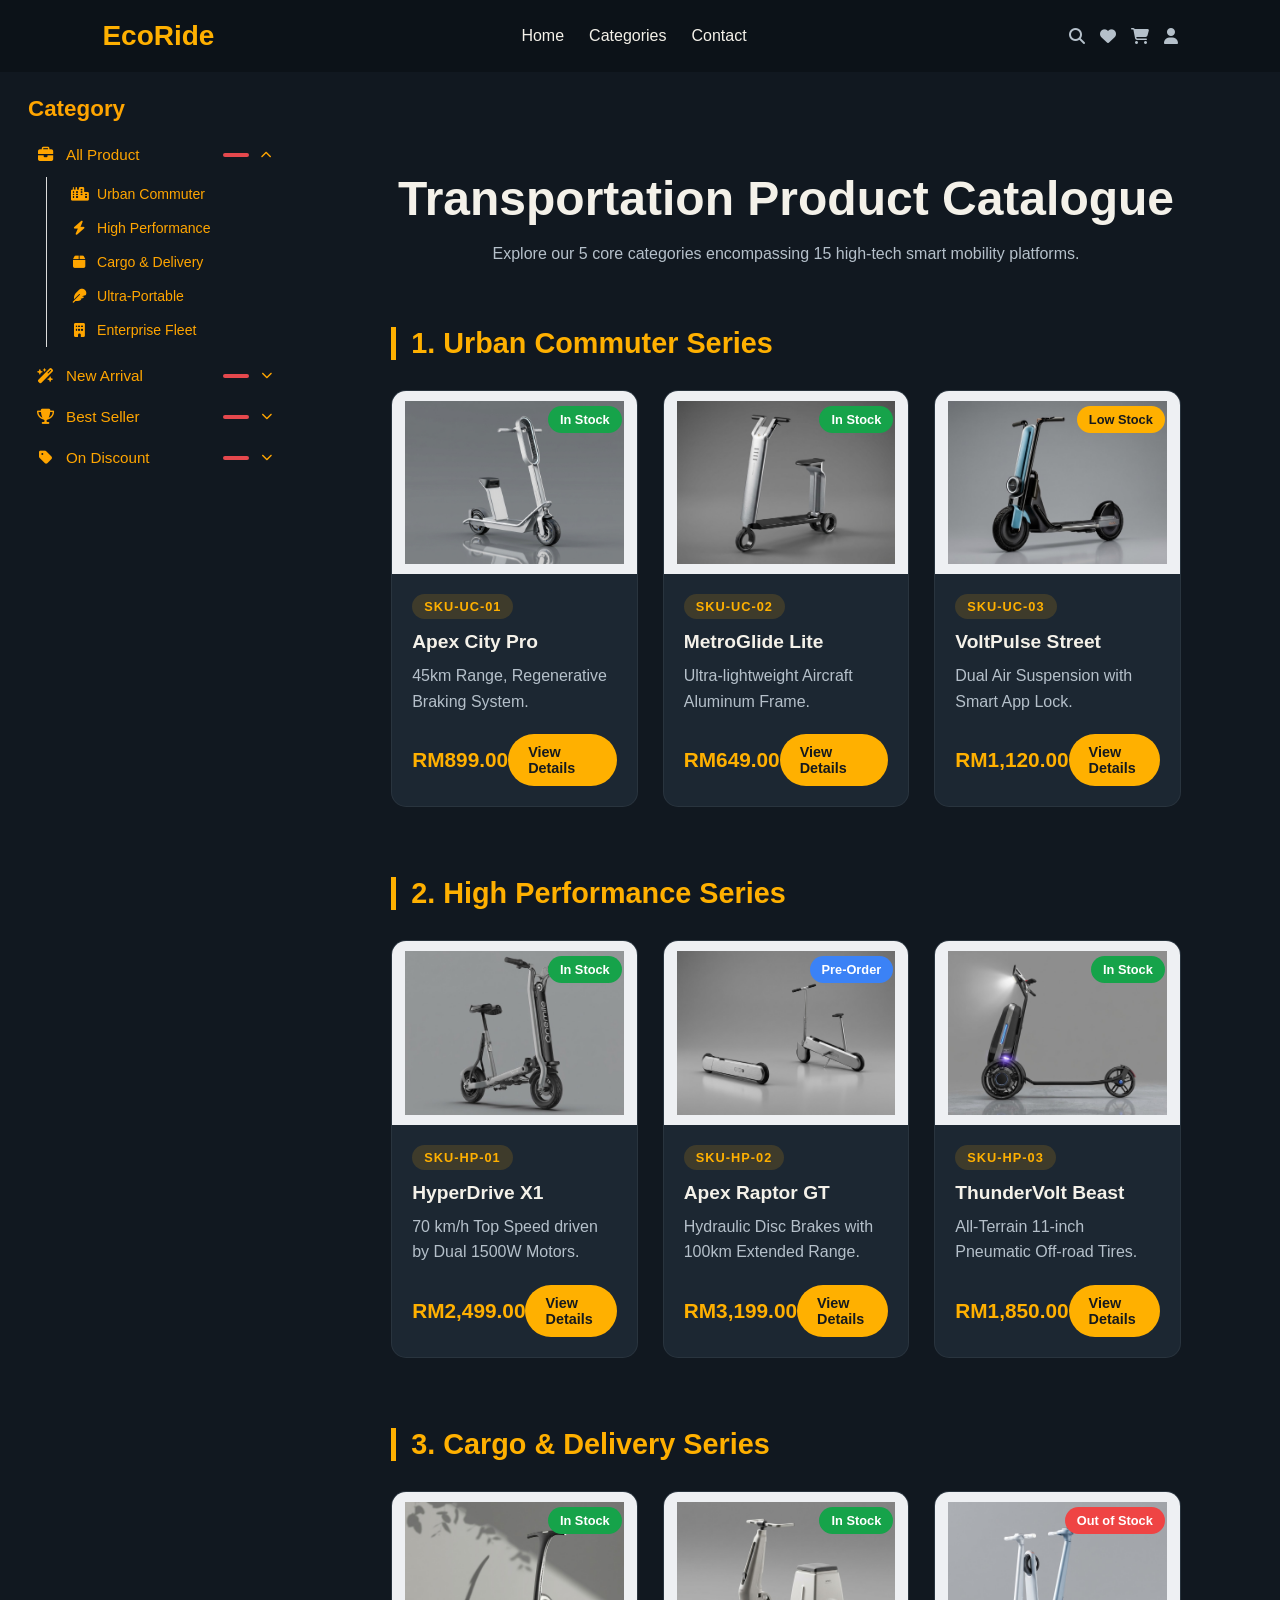
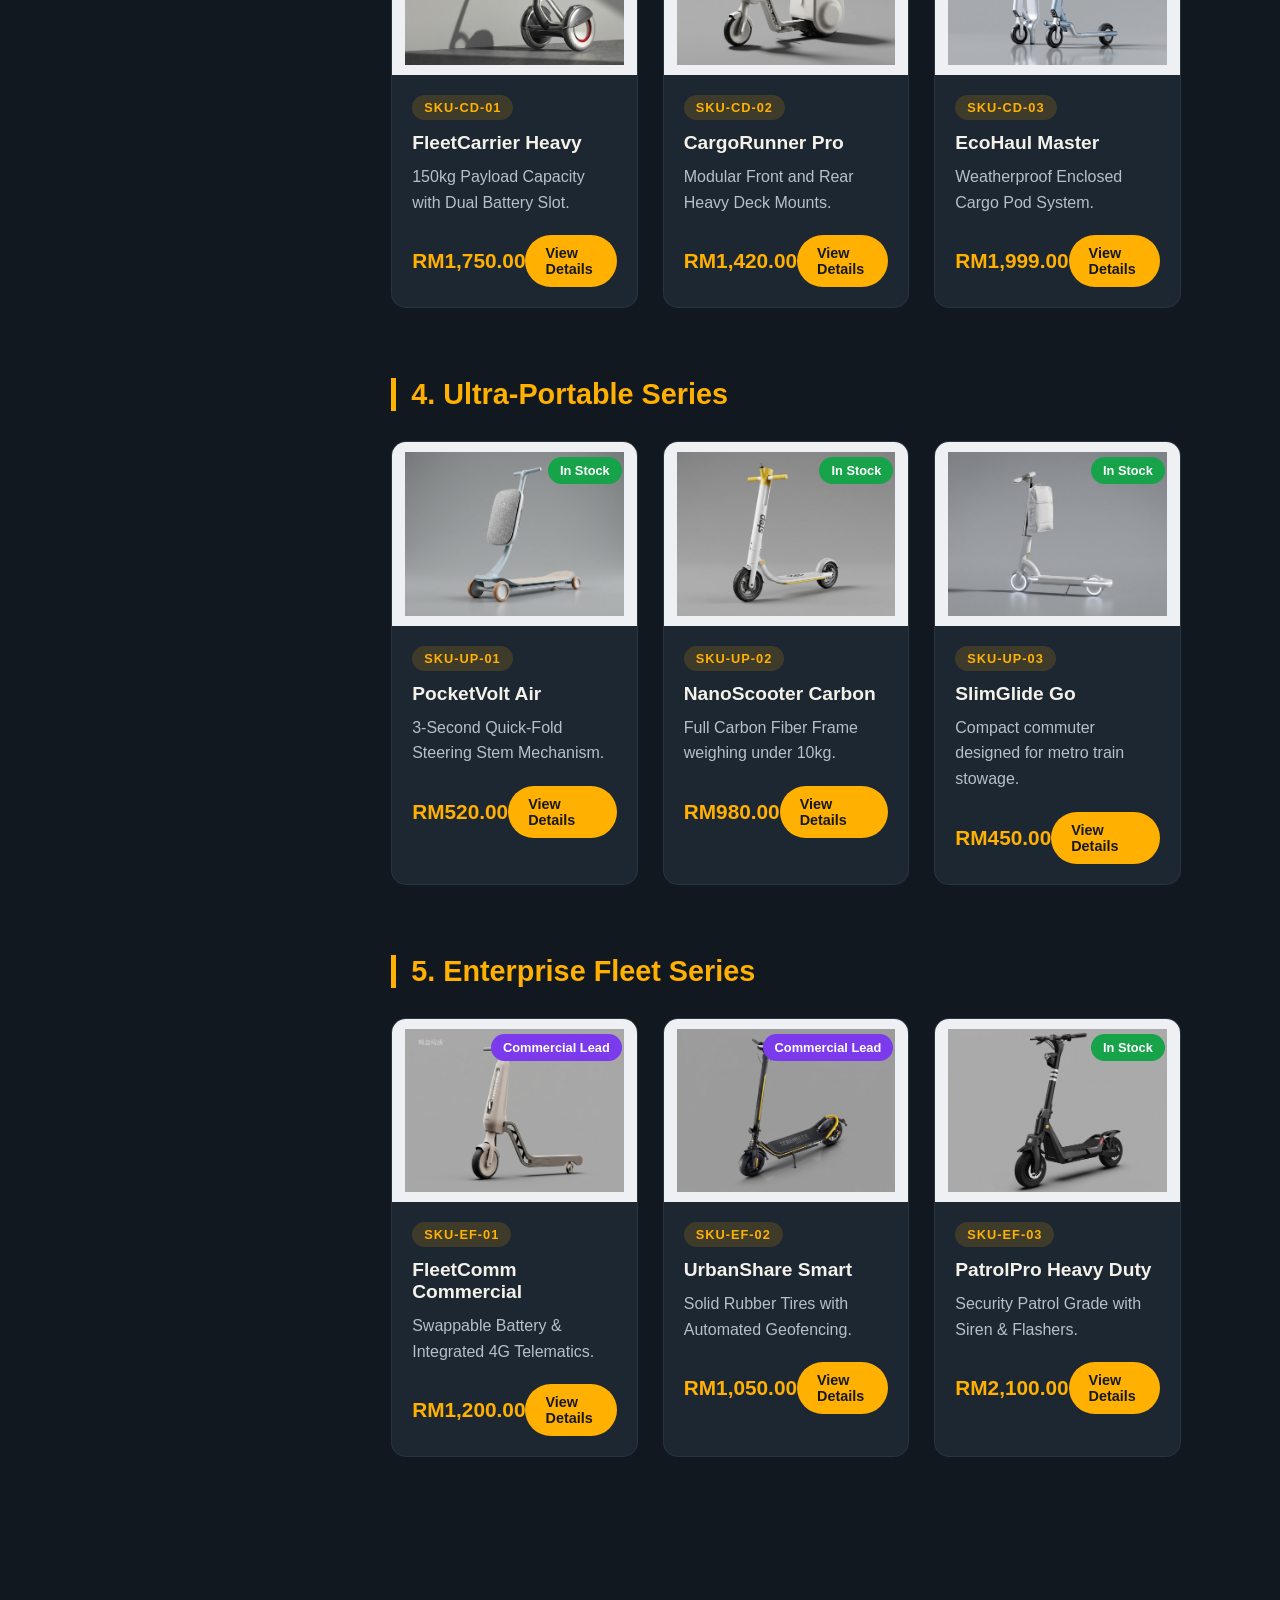
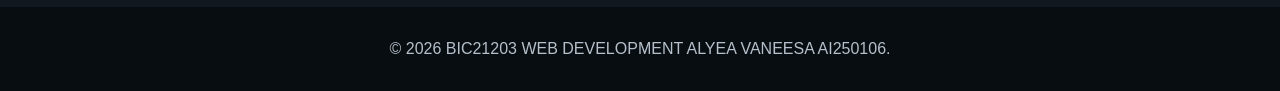
==== categories.html @ 3cf14447 "Add files via upload" ====
<!DOCTYPE html>
<html lang="en">
<head>
    <meta charset="UTF-8">
    <meta name="viewport" content="width=device-width, initial-scale=1.0">
    <title>EcoRide - Electric Scooters Catalog</title>
    <link rel="stylesheet" href="categories.css">
    <link rel="stylesheet" href="sidebar.css">
    <link rel="stylesheet" href="https://cdnjs.cloudflare.com/ajax/libs/font-awesome/6.5.1/css/all.min.css">
</head>
<body>
    <!-- Header -->
    <header>
        <div class="logo">EcoRide</div>

        <nav id="main-nav" aria-label="Main navigation">
            <ul>
                <li><a href="index.html">Home</a></li>
                <li><a href="categories.html">Categories</a></li>
                <li><a href="contact.html">Contact</a></li>
            </ul>
        </nav>

        <div class="icons">
            <i class="fas fa-search"></i>
            <i class="fas fa-heart"></i>
            <i class="fas fa-shopping-cart"></i>
            <i class="fas fa-user"></i>
        </div>

        <button class="menu-toggle" type="button" aria-label="Toggle navigation menu" aria-expanded="false" aria-controls="main-nav">
            <span class="menu-icon" aria-hidden="true">&#9776;</span>
        </button>
    </header>

    <div class="catalog-layout">
        <aside class="category-sidebar" aria-label="Product category filter">
            <h2 class="sidebar-title">Category</h2>
            <div class="cat-menu">
                <div class="cat-group open">
                    <button type="button" class="cat-toggle" data-group="all" aria-expanded="true" aria-controls="sub-all">
                        <i class="fas fa-briefcase cat-icon" aria-hidden="true"></i>
                        <span class="cat-label">All Product</span>
                        <span class="cat-badge" aria-hidden="true"></span>
                        <i class="fas fa-chevron-down cat-chevron" aria-hidden="true"></i>
                    </button>
                    <ul class="cat-sub" id="sub-all">
                        <li><button type="button" class="cat-link" data-group="all" data-series="urban-commuter"><i class="fas fa-city" aria-hidden="true"></i><span>Urban Commuter</span><span class="cat-count" aria-hidden="true"></span></button></li>
                        <li><button type="button" class="cat-link" data-group="all" data-series="high-performance"><i class="fas fa-bolt" aria-hidden="true"></i><span>High Performance</span><span class="cat-count" aria-hidden="true"></span></button></li>
                        <li><button type="button" class="cat-link" data-group="all" data-series="cargo-delivery"><i class="fas fa-box" aria-hidden="true"></i><span>Cargo &amp; Delivery</span><span class="cat-count" aria-hidden="true"></span></button></li>
                        <li><button type="button" class="cat-link" data-group="all" data-series="ultra-portable"><i class="fas fa-feather" aria-hidden="true"></i><span>Ultra-Portable</span><span class="cat-count" aria-hidden="true"></span></button></li>
                        <li><button type="button" class="cat-link" data-group="all" data-series="enterprise-fleet"><i class="fas fa-building" aria-hidden="true"></i><span>Enterprise Fleet</span><span class="cat-count" aria-hidden="true"></span></button></li>
                    </ul>
                </div>
                <div class="cat-group">
                    <button type="button" class="cat-toggle" data-group="new" aria-expanded="false" aria-controls="sub-new">
                        <i class="fas fa-wand-magic-sparkles cat-icon" aria-hidden="true"></i>
                        <span class="cat-label">New Arrival</span>
                        <span class="cat-badge" aria-hidden="true"></span>
                        <i class="fas fa-chevron-down cat-chevron" aria-hidden="true"></i>
                    </button>
                    <ul class="cat-sub" id="sub-new">
                        <li><button type="button" class="cat-link" data-group="new" data-series="urban-commuter"><i class="fas fa-city" aria-hidden="true"></i><span>Urban Commuter</span><span class="cat-count" aria-hidden="true"></span></button></li>
                        <li><button type="button" class="cat-link" data-group="new" data-series="high-performance"><i class="fas fa-bolt" aria-hidden="true"></i><span>High Performance</span><span class="cat-count" aria-hidden="true"></span></button></li>
                        <li><button type="button" class="cat-link" data-group="new" data-series="cargo-delivery"><i class="fas fa-box" aria-hidden="true"></i><span>Cargo &amp; Delivery</span><span class="cat-count" aria-hidden="true"></span></button></li>
                        <li><button type="button" class="cat-link" data-group="new" data-series="ultra-portable"><i class="fas fa-feather" aria-hidden="true"></i><span>Ultra-Portable</span><span class="cat-count" aria-hidden="true"></span></button></li>
                        <li><button type="button" class="cat-link" data-group="new" data-series="enterprise-fleet"><i class="fas fa-building" aria-hidden="true"></i><span>Enterprise Fleet</span><span class="cat-count" aria-hidden="true"></span></button></li>
                    </ul>
                </div>
                <div class="cat-group">
                    <button type="button" class="cat-toggle" data-group="bestseller" aria-expanded="false" aria-controls="sub-bestseller">
                        <i class="fas fa-trophy cat-icon" aria-hidden="true"></i>
                        <span class="cat-label">Best Seller</span>
                        <span class="cat-badge" aria-hidden="true"></span>
                        <i class="fas fa-chevron-down cat-chevron" aria-hidden="true"></i>
                    </button>
                    <ul class="cat-sub" id="sub-bestseller">
                        <li><button type="button" class="cat-link" data-group="bestseller" data-series="urban-commuter"><i class="fas fa-city" aria-hidden="true"></i><span>Urban Commuter</span><span class="cat-count" aria-hidden="true"></span></button></li>
                        <li><button type="button" class="cat-link" data-group="bestseller" data-series="high-performance"><i class="fas fa-bolt" aria-hidden="true"></i><span>High Performance</span><span class="cat-count" aria-hidden="true"></span></button></li>
                        <li><button type="button" class="cat-link" data-group="bestseller" data-series="cargo-delivery"><i class="fas fa-box" aria-hidden="true"></i><span>Cargo &amp; Delivery</span><span class="cat-count" aria-hidden="true"></span></button></li>
                        <li><button type="button" class="cat-link" data-group="bestseller" data-series="ultra-portable"><i class="fas fa-feather" aria-hidden="true"></i><span>Ultra-Portable</span><span class="cat-count" aria-hidden="true"></span></button></li>
                        <li><button type="button" class="cat-link" data-group="bestseller" data-series="enterprise-fleet"><i class="fas fa-building" aria-hidden="true"></i><span>Enterprise Fleet</span><span class="cat-count" aria-hidden="true"></span></button></li>
                    </ul>
                </div>
                <div class="cat-group">
                    <button type="button" class="cat-toggle" data-group="discount" aria-expanded="false" aria-controls="sub-discount">
                        <i class="fas fa-tag cat-icon" aria-hidden="true"></i>
                        <span class="cat-label">On Discount</span>
                        <span class="cat-badge" aria-hidden="true"></span>
                        <i class="fas fa-chevron-down cat-chevron" aria-hidden="true"></i>
                    </button>
                    <ul class="cat-sub" id="sub-discount">
                        <li><button type="button" class="cat-link" data-group="discount" data-series="urban-commuter"><i class="fas fa-city" aria-hidden="true"></i><span>Urban Commuter</span><span class="cat-count" aria-hidden="true"></span></button></li>
                        <li><button type="button" class="cat-link" data-group="discount" data-series="high-performance"><i class="fas fa-bolt" aria-hidden="true"></i><span>High Performance</span><span class="cat-count" aria-hidden="true"></span></button></li>
                        <li><button type="button" class="cat-link" data-group="discount" data-series="cargo-delivery"><i class="fas fa-box" aria-hidden="true"></i><span>Cargo &amp; Delivery</span><span class="cat-count" aria-hidden="true"></span></button></li>
                        <li><button type="button" class="cat-link" data-group="discount" data-series="ultra-portable"><i class="fas fa-feather" aria-hidden="true"></i><span>Ultra-Portable</span><span class="cat-count" aria-hidden="true"></span></button></li>
                        <li><button type="button" class="cat-link" data-group="discount" data-series="enterprise-fleet"><i class="fas fa-building" aria-hidden="true"></i><span>Enterprise Fleet</span><span class="cat-count" aria-hidden="true"></span></button></li>
                    </ul>
                </div>
            </div>
        </aside>

        <main class="container page-padding catalog-main">
        <div class="category-page-header">
            <h1>Transportation Product Catalogue</h1>
            <p>Explore our 5 core categories encompassing 15 high-tech smart mobility platforms.</p>
        </div>
        <p class="result-count" id="result-count" aria-live="polite"></p>

        <!-- Category 1 -->
        <section id="urban-commuter" class="category-block">
            <h2 class="category-heading">1. Urban Commuter Series</h2>
            <div class="product-grid">
                <article class="product-card" data-status="in-stock" data-tags="bestseller">
                    <span class="stock-badge in-stock">In Stock</span>
                    <img src="scooter1.jpeg" alt="Apex City Pro" class="product-thumb">
                    <div class="card-body">
                        <span class="sku-tag">SKU-UC-01</span>
                        <h3 class="product-title"><a href="details.html?sku=SKU-UC-01">Apex City Pro</a></h3>
                        <p class="product-desc">45km Range, Regenerative Braking System.</p>
                        <div class="card-footer">
                            <span class="price">RM899.00</span>
                            <a class="btn-sm">View Details</a>
                        </div>
                    </div>
                </article>

                <article class="product-card" data-status="in-stock" data-tags="discount">
                    <span class="stock-badge in-stock">In Stock</span>
                    <img src="scooter2.jpeg" alt="MetroGlide Lite" class="product-thumb">
                    <div class="card-body">
                        <span class="sku-tag">SKU-UC-02</span>
                        <h3 class="product-title"><a href="details.html?sku=SKU-UC-02">MetroGlide Lite</a></h3>
                        <p class="product-desc">Ultra-lightweight Aircraft Aluminum Frame.</p>
                        <div class="card-footer">
                            <span class="price">RM649.00</span>
                            <a class="btn-sm">View Details</a>
                        </div>
                    </div>
                </article>

                <article class="product-card" data-status="low-stock" data-tags="new">
                    <span class="stock-badge low-stock">Low Stock</span>
                    <img src="scooter3.jpeg" alt="VoltPulse Street" class="product-thumb">
                    <div class="card-body">
                        <span class="sku-tag">SKU-UC-03</span>
                        <h3 class="product-title"><a href="details.html?sku=SKU-UC-03">VoltPulse Street</a></h3>
                        <p class="product-desc">Dual Air Suspension with Smart App Lock.</p>
                        <div class="card-footer">
                            <span class="price">RM1,120.00</span>
                            <a class="btn-sm">View Details</a>
                        </div>
                    </div>
                </article>
            </div>
        </section>

        <!-- Category 2 -->
        <section id="high-performance" class="category-block">
            <h2 class="category-heading">2. High Performance Series</h2>
            <div class="product-grid">
                <article class="product-card" data-status="in-stock" data-tags="bestseller">
                    <span class="stock-badge in-stock">In Stock</span>
                    <img src="scooter4.jpeg" alt="HyperDrive X1" class="product-thumb">
                    <div class="card-body">
                        <span class="sku-tag">SKU-HP-01</span>
                        <h3 class="product-title"><a href="details.html?sku=SKU-HP-01">HyperDrive X1</a></h3>
                        <p class="product-desc">70 km/h Top Speed driven by Dual 1500W Motors.</p>
                        <div class="card-footer">
                            <span class="price">RM2,499.00</span>
                            <a class="btn-sm">View Details</a>
                        </div>
                    </div>
                </article>

                <article class="product-card" data-status="pre-order" data-tags="new">
                    <span class="stock-badge pre-order">Pre-Order</span>
                    <img src="scooter5.jpeg" alt="Apex Raptor GT" class="product-thumb">
                    <div class="card-body">
                        <span class="sku-tag">SKU-HP-02</span>
                        <h3 class="product-title"><a href="details.html?sku=SKU-HP-02">Apex Raptor GT</a></h3>
                        <p class="product-desc">Hydraulic Disc Brakes with 100km Extended Range.</p>
                        <div class="card-footer">
                            <span class="price">RM3,199.00</span>
                            <a class="btn-sm">View Details</a>
                        </div>
                    </div>
                </article>

                <article class="product-card" data-status="in-stock" data-tags="discount">
                    <span class="stock-badge in-stock">In Stock</span>
                    <img src="scooter6.jpeg" alt="ThunderVolt Beast" class="product-thumb">
                    <div class="card-body">
                        <span class="sku-tag">SKU-HP-03</span>
                        <h3 class="product-title"><a href="details.html?sku=SKU-HP-03">ThunderVolt Beast</a></h3>
                        <p class="product-desc">All-Terrain 11-inch Pneumatic Off-road Tires.</p>
                        <div class="card-footer">
                            <span class="price">RM1,850.00</span>
                            <a class="btn-sm">View Details</a>
                        </div>
                    </div>
                </article>
            </div>
        </section>

        <!-- Category 3 -->
        <section id="cargo-delivery" class="category-block">
            <h2 class="category-heading">3. Cargo & Delivery Series</h2>
            <div class="product-grid">
                <article class="product-card" data-status="in-stock" data-tags="bestseller">
                    <span class="stock-badge in-stock">In Stock</span>
                    <img src="scooter7.jpeg" alt="FleetCarrier Heavy" class="product-thumb">
                    <div class="card-body">
                        <span class="sku-tag">SKU-CD-01</span>
                        <h3 class="product-title"><a href="details.html?sku=SKU-CD-01">FleetCarrier Heavy</a></h3>
                        <p class="product-desc">150kg Payload Capacity with Dual Battery Slot.</p>
                        <div class="card-footer">
                            <span class="price">RM1,750.00</span>
                            <a class="btn-sm">View Details</a>
                        </div>
                    </div>
                </article>

                <article class="product-card" data-status="in-stock" data-tags="new">
                    <span class="stock-badge in-stock">In Stock</span>
                    <img src="scooter8.jpeg" alt="CargoRunner Pro" class="product-thumb">
                    <div class="card-body">
                        <span class="sku-tag">SKU-CD-02</span>
                        <h3 class="product-title"><a href="details.html?sku=SKU-CD-02">CargoRunner Pro</a></h3>
                        <p class="product-desc">Modular Front and Rear Heavy Deck Mounts.</p>
                        <div class="card-footer">
                            <span class="price">RM1,420.00</span>
                            <a class="btn-sm">View Details</a>
                        </div>
                    </div>
                </article>

                <article class="product-card" data-status="out-of-stock" data-tags="discount">
                    <span class="stock-badge out-of-stock">Out of Stock</span>
                    <img src="scooter9.jpeg" alt="EcoHaul Master" class="product-thumb">
                    <div class="card-body">
                        <span class="sku-tag">SKU-CD-03</span>
                        <h3 class="product-title"><a href="details.html?sku=SKU-CD-03">EcoHaul Master</a></h3>
                        <p class="product-desc">Weatherproof Enclosed Cargo Pod System.</p>
                        <div class="card-footer">
                            <span class="price">RM1,999.00</span>
                            <a class="btn-sm">View Details</a>
                        </div>
                    </div>
                </article>
            </div>
        </section>

        <!-- Category 4 -->
        <section id="ultra-portable" class="category-block">
            <h2 class="category-heading">4. Ultra-Portable Series</h2>
            <div class="product-grid">
                <article class="product-card" data-status="in-stock" data-tags="discount">
                    <span class="stock-badge in-stock">In Stock</span>
                    <img src="scooter10.jpeg" alt="PocketVolt Air" class="product-thumb">
                    <div class="card-body">
                        <span class="sku-tag">SKU-UP-01</span>
                        <h3 class="product-title"><a href="details.html?sku=SKU-UP-01">PocketVolt Air</a></h3>
                        <p class="product-desc">3-Second Quick-Fold Steering Stem Mechanism.</p>
                        <div class="card-footer">
                            <span class="price">RM520.00</span>
                            <a class="btn-sm">View Details</a>
                        </div>
                    </div>
                </article>

                <article class="product-card" data-status="in-stock" data-tags="new">
                    <span class="stock-badge in-stock">In Stock</span>
                    <img src="scooter11.jpeg" alt="NanoScooter Carbon" class="product-thumb">
                    <div class="card-body">
                        <span class="sku-tag">SKU-UP-02</span>
                        <h3 class="product-title"><a href="details.html?sku=SKU-UP-02">NanoScooter Carbon</a></h3>
                        <p class="product-desc">Full Carbon Fiber Frame weighing under 10kg.</p>
                        <div class="card-footer">
                            <span class="price">RM980.00</span>
                            <a class="btn-sm">View Details</a>
                        </div>
                    </div>
                </article>

                <article class="product-card" data-status="in-stock" data-tags="bestseller">
                    <span class="stock-badge in-stock">In Stock</span>
                    <img src="scooter12.jpeg" alt="SlimGlide Go" class="product-thumb">
                    <div class="card-body">
                        <span class="sku-tag">SKU-UP-03</span>
                        <h3 class="product-title"><a href="details.html?sku=SKU-UP-03">SlimGlide Go</a></h3>
                        <p class="product-desc">Compact commuter designed for metro train stowage.</p>
                        <div class="card-footer">
                            <span class="price">RM450.00</span>
                            <a class="btn-sm">View Details</a>
                        </div>
                    </div>
                </article>
            </div>
        </section>

        <!-- Category 5 -->
        <section id="enterprise-fleet" class="category-block">
            <h2 class="category-heading">5. Enterprise Fleet Series</h2>
            <div class="product-grid">
                <article class="product-card" data-status="enterprise" data-tags="discount">
                    <span class="stock-badge enterprise">Commercial Lead</span>
                    <img src="scooter13.jpeg" alt="FleetComm Commercial" class="product-thumb">
                    <div class="card-body">
                        <span class="sku-tag">SKU-EF-01</span>
                        <h3 class="product-title"><a href="details.html?sku=SKU-EF-01">FleetComm Commercial</a></h3>
                        <p class="product-desc">Swappable Battery & Integrated 4G Telematics.</p>
                        <div class="card-footer">
                            <span class="price">RM1,200.00</span>
                            <a class="btn-sm">View Details</a>
                        </div>
                    </div>
                </article>

                <article class="product-card" data-status="enterprise" data-tags="new">
                    <span class="stock-badge enterprise">Commercial Lead</span>
                    <img src="scooter14.jpeg" alt="UrbanShare Smart" class="product-thumb">
                    <div class="card-body">
                        <span class="sku-tag">SKU-EF-02</span>
                        <h3 class="product-title"><a href="details.html?sku=SKU-EF-02">UrbanShare Smart</a></h3>
                        <p class="product-desc">Solid Rubber Tires with Automated Geofencing.</p>
                        <div class="card-footer">
                            <span class="price">RM1,050.00</span>
                            <a class="btn-sm">View Details</a>
                        </div>  
                    </div>
                </article>

                <article class="product-card" data-status="in-stock" data-tags="bestseller">
                    <span class="stock-badge in-stock">In Stock</span>
                    <img src="scooter15.jpeg" alt="PatrolPro Heavy Duty" class="product-thumb">
                    <div class="card-body">
                        <span class="sku-tag">SKU-EF-03</span>
                        <h3 class="product-title"><a href="details.html?sku=SKU-EF-03">PatrolPro Heavy Duty</a></h3>
                        <p class="product-desc">Security Patrol Grade with Siren & Flashers.</p>
                        <div class="card-footer">
                            <span class="price">RM2,100.00</span>
                            <a class="btn-sm">View Details</a>
                        </div>
                    </div>
                </article>
            </div>
        </section>
    </main>
    </div>

    <footer class="site-footer">
        <div class="footer-container">
            <p>© 2026 BIC21203 WEB DEVELOPMENT ALYEA VANEESA AI250106.</p>
        </div>
    </footer>
    <script src="nav.js"></script>
    <script src="sidebar.js"></script>
</body>
</html>
---- categories.css ----
:root {
    --color-background: #111820;
    --color-surface: #1c2732;
    --color-surface-raised: #24313d;
    --color-text: #f4f1e9;
    --color-muted: #b5c0ca;
    --color-accent: #ffb000;
    --color-accent-hover: #ffc43d;
}

/* =======================================
   BASE (safe if style.css is also loaded)
======================================= */
* {
    margin: 0;
    padding: 0;
    box-sizing: border-box;
    font-family: 'Segoe UI', sans-serif;
}

body {
    background: var(--color-background);
    color: var(--color-text);
}

/* ===== Sidebar + page layout ===== */
.catalog-layout {
    display: grid;
    grid-template-columns: 260px minmax(0, 1fr);
    gap: 32px;
    max-width: 1280px;
    margin: 0 auto;
    padding: 24px 24px 0;
    align-items: start;
}

.catalog-main {
    max-width: none;
    margin: 0;
    padding-left: 0;
    padding-right: 0;
}

.category-sidebar {
    position: sticky;
    top: 90px;
    font-family: inherit;
}

.sidebar-title {
    font-size: 1.4rem;
    font-weight: 600;
    margin: 0 0 14px 4px;
    color: orange;
}

/* ===== Accordion menu ===== */
.cat-menu {
    display: flex;
    flex-direction: column;
    gap: 4px;
}

.cat-toggle {
    width: 100%;
    display: flex;
    align-items: center;
    gap: 12px;
    padding: 10px 12px;
    border: none;
    border-radius: 10px;
    background: transparent;
    color: orange;
    font: inherit;
    font-size: 0.95rem;
    text-align: left;
    cursor: pointer;
    transition: background 0.2s ease;
}

.cat-toggle:hover { background: #f2f2f2; }
.cat-toggle:focus-visible,
.cat-link:focus-visible {
    outline: 2px solid #111;
    outline-offset: 2px;
}

.cat-icon { width: 18px; text-align: center; color: orange; }
.cat-label { flex: 1; }

.cat-badge {
    min-width: 26px;
    padding: 2px 7px;
    border-radius: 6px;
    background: #e5484d;
    color: #fff;
    font-size: 0.75rem;
    font-weight: 600;
    text-align: center;
}

.cat-chevron {
    font-size: 0.7rem;
    color: orange;
    transition: transform 0.25s ease;
}

.cat-group.open .cat-chevron { transform: rotate(180deg); }

/* Highlight the group the active filter belongs to */
.cat-group.active > .cat-toggle { background: #efefef; font-weight: 600; }

/* ===== Sub menu ===== */
.cat-sub {
    list-style: none;
    margin: 0 0 0 22px;
    padding: 0 0 0 14px;
    border-left: 1.5px solid #dcdcdc;
    max-height: 0;
    overflow: hidden;
    transition: max-height 0.3s ease;
}

.cat-group.open .cat-sub {
    max-height: 400px;
    margin-top: 4px;
    margin-bottom: 6px;
}

.cat-link {
    width: 100%;
    display: flex;
    align-items: center;
    gap: 10px;
    padding: 9px 10px;
    border: none;
    border-radius: 8px;
    background: transparent;
    color: orange;
    font: inherit;
    font-size: 0.88rem;
    text-align: left;
    cursor: pointer;
    transition: background 0.2s ease, color 0.2s ease;
}

.cat-link i { width: 16px; text-align: center; color: orange; }
.cat-link span:nth-of-type(1) { flex: 1; }
.cat-link:hover { background: #f5f5f5; }
.cat-link.active { background: #111; color: #fff; }
.cat-link.active i { color: #fff; }

.cat-count {
    font-size: 0.75rem;
    color: #888;
}
.cat-link.active .cat-count { color: orange; }

/* ===== Filtering helpers ===== */
.category-block[hidden],
.product-card[hidden] { display: none !important; }

.result-count {
    margin: 0 0 18px;
    color: #666;
    font-size: 0.9rem;
}

/* ===== Responsive ===== */
@media (max-width: 900px) {
    .catalog-layout {
        grid-template-columns: 1fr;
        gap: 16px;
        padding: 16px;
    }
    .category-sidebar {
        position: static;
        padding-bottom: 12px;
        border-bottom: 1px solid #e5e5e5;
    }
}

/* ==========================
   CATEGORY PAGE
========================== */

.page-padding {
    padding: 60px 8% 80px;
}

.category-page-header {
    text-align: center;
    margin-bottom: 60px;
}

.category-page-header h1 {
    font-size: 48px;
    font-weight: 800;
    color: var(--color-text);
    margin: 15px 0;
}

.category-page-header p {
    color: var(--color-muted);
    max-width: 700px;
    margin: auto;
    line-height: 1.6;
}

/* ==========================
   CATEGORY SECTIONS
========================== */

.category-block {
    margin-bottom: 70px;
}

.category-heading {
    font-size: 1.8rem;
    color: var(--color-accent);
    margin-bottom: 30px;
    border-left: 5px solid var(--color-accent);
    padding-left: 15px;
}

/* ==========================
   PRODUCT GRID
========================== */

.product-grid {
    display: grid;
    grid-template-columns: repeat(3, 1fr);
    gap: 25px;
}

/* ==========================
   PRODUCT CARD
========================== */

.product-card {
    background: var(--color-surface);
    border-radius: 15px;
    overflow: hidden;
    position: relative;
    border: 1px solid rgba(255, 255, 255, 0.06);
    transition: transform 0.25s ease, box-shadow 0.25s ease;
}

.product-card:hover {
    transform: translateY(-6px);
    box-shadow: 0 0 22px rgba(255, 255, 255, 0.518), 0 14px 28px rgba(0, 0, 0, 0.3);
}

.product-thumb {
    display: block;
    width: 100%;
    height: auto;
    aspect-ratio: 4 / 3;
    object-fit: contain;      /* show the whole scooter, never crop it */
    object-position: center;
    background: #eef0f3;      /* neutral backdrop for photos of any shape */
    padding: 10px;
}

.card-body {
    padding: 20px;
}

.sku-tag {
    display: inline-block;
    background: rgba(255, 176, 0, 0.15);
    color: var(--color-accent);
    padding: 5px 12px;
    border-radius: 30px;
    font-size: 0.8rem;
    font-weight: 600;
    letter-spacing: 1px;
    margin-bottom: 12px;
}

.product-title {
    margin-bottom: 10px;
    font-size: 1.2rem;
}

.product-title a {
    color: var(--color-text);
    text-decoration: none;
    transition: color 0.2s ease;
}

.product-title a:hover,
.product-title a:focus-visible {
    color: var(--color-accent);
}

.product-desc {
    color: var(--color-muted);
    line-height: 1.6;
    margin-bottom: 20px;
}

/* ==========================
   CARD FOOTER
========================== */

.card-footer {
    display: flex;
    justify-content: space-between;
    align-items: center;
}

.price {
    font-size: 1.3rem;
    font-weight: bold;
    color: var(--color-accent);
}

/* Matches .btn-primary in style.css */
.btn-sm {
    display: inline-block;
    text-decoration: none;
    background: var(--color-accent);
    color: #15191d;
    padding: 10px 20px;
    border-radius: 30px;
    font-size: 0.9rem;
    font-weight: 700;
    cursor: pointer;
    transition: background-color 0.2s ease, transform 0.2s ease;
}

.btn-sm:hover,
.btn-sm:focus-visible {
    background: var(--color-accent-hover);
    transform: translateY(-2px);
}

/* ==========================
   STOCK BADGES
========================== */

.stock-badge {
    position: absolute;
    top: 15px;
    right: 15px;
    padding: 6px 12px;
    border-radius: 30px;
    font-size: 0.8rem;
    font-weight: 600;
    color: #fff;
}

.in-stock {
    background: #16a34a;
}

.low-stock {
    background: var(--color-accent);
    color: #15191d;
}

.pre-order {
    background: #3b82f6;
}

.out-of-stock {
    background: #ef4444;
}

.enterprise {
    background: #7c3aed;
}

/* ==========================
   FOOTER (matches footer in style.css)
========================== */

.site-footer {
    background: #080d12;
    color: var(--color-muted);
    padding: 25px 8%;
    text-align: center;
}

.site-footer p {
    color: var(--color-muted);
    margin: 8px 0;
}

/* ==========================
   RESPONSIVE DESIGN
   (same breakpoints as style.css)
========================== */

@media (max-width: 992px) {

    .product-grid {
        grid-template-columns: repeat(2, 1fr);
    }
}

@media (max-width: 768px) {

    .category-page-header h1 {
        font-size: 40px;
    }

    .product-grid {
        grid-template-columns: 1fr;
    }

    .card-footer {
        flex-direction: column;
        gap: 15px;
        align-items: flex-start;
    }

    .btn-sm {
        width: 100%;
        text-align: center;
    }
}

/* =======================================
   HEADER & NAVIGATION (identical in style.css and categories.css
   so every page looks the same on desktop, iPad and mobile)
======================================= */
header {
    position: relative;
    display: flex;
    justify-content: space-between;
    align-items: center;
    padding: 20px 8%;
    background: #0c1218;
}

.logo {
    font-size: 28px;
    font-weight: bold;
    color: var(--color-accent);
}

nav ul {
    display: flex;
    list-style: none;
    gap: 25px;
}

nav a {
    display: block;
    text-decoration: none;
    color: var(--color-text);
    font-weight: 500;
    transition: color 0.2s ease;
}

nav a:hover,
nav a:focus-visible {
    color: var(--color-accent);
}

.icons {
    display: flex;
    align-items: center;
}

.icons i {
    margin-left: 15px;
    cursor: pointer;
    color: var(--color-muted);
    transition: color 0.2s ease;
}

.icons i:hover {
    color: var(--color-accent);
}

/* Hamburger button (only visible on mobile) */
.menu-toggle {
    display: none;
    background: none;
    border: 1px solid rgba(255, 255, 255, 0.25);
    border-radius: 8px;
    color: var(--color-text);
    font-size: 20px;
    width: 42px;
    height: 42px;
    cursor: pointer;
    transition: color 0.2s ease, border-color 0.2s ease;
}

.menu-toggle:hover,
.menu-toggle:focus-visible {
    color: var(--color-accent);
    border-color: var(--color-accent);
}

/* iPad / tablet: slightly tighter spacing so the single row never wraps */
@media (max-width: 992px) {
    header { padding: 18px 5%; }
    nav ul { gap: 18px; }
}

/* Mobile: logo + icons + hamburger on one row, links drop down below */
@media (max-width: 768px) {
    header {
        flex-wrap: wrap;
        padding: 14px 5%;
    }

    .logo { order: 1; font-size: 24px; }

    .icons { order: 2; margin-left: auto; }

    .menu-toggle {
        order: 3;
        display: inline-flex;
        align-items: center;
        justify-content: center;
        margin-left: 15px;
    }

    nav {
        order: 4;
        width: 100%;
        display: none;
        margin-top: 12px;
        border-top: 1px solid rgba(255, 255, 255, 0.1);
    }

    nav.open { display: block; }

    nav ul {
        flex-direction: column;
        gap: 0;
    }

    nav li + li { border-top: 1px solid rgba(255, 255, 255, 0.06); }

    nav a { padding: 14px 4px; }
}
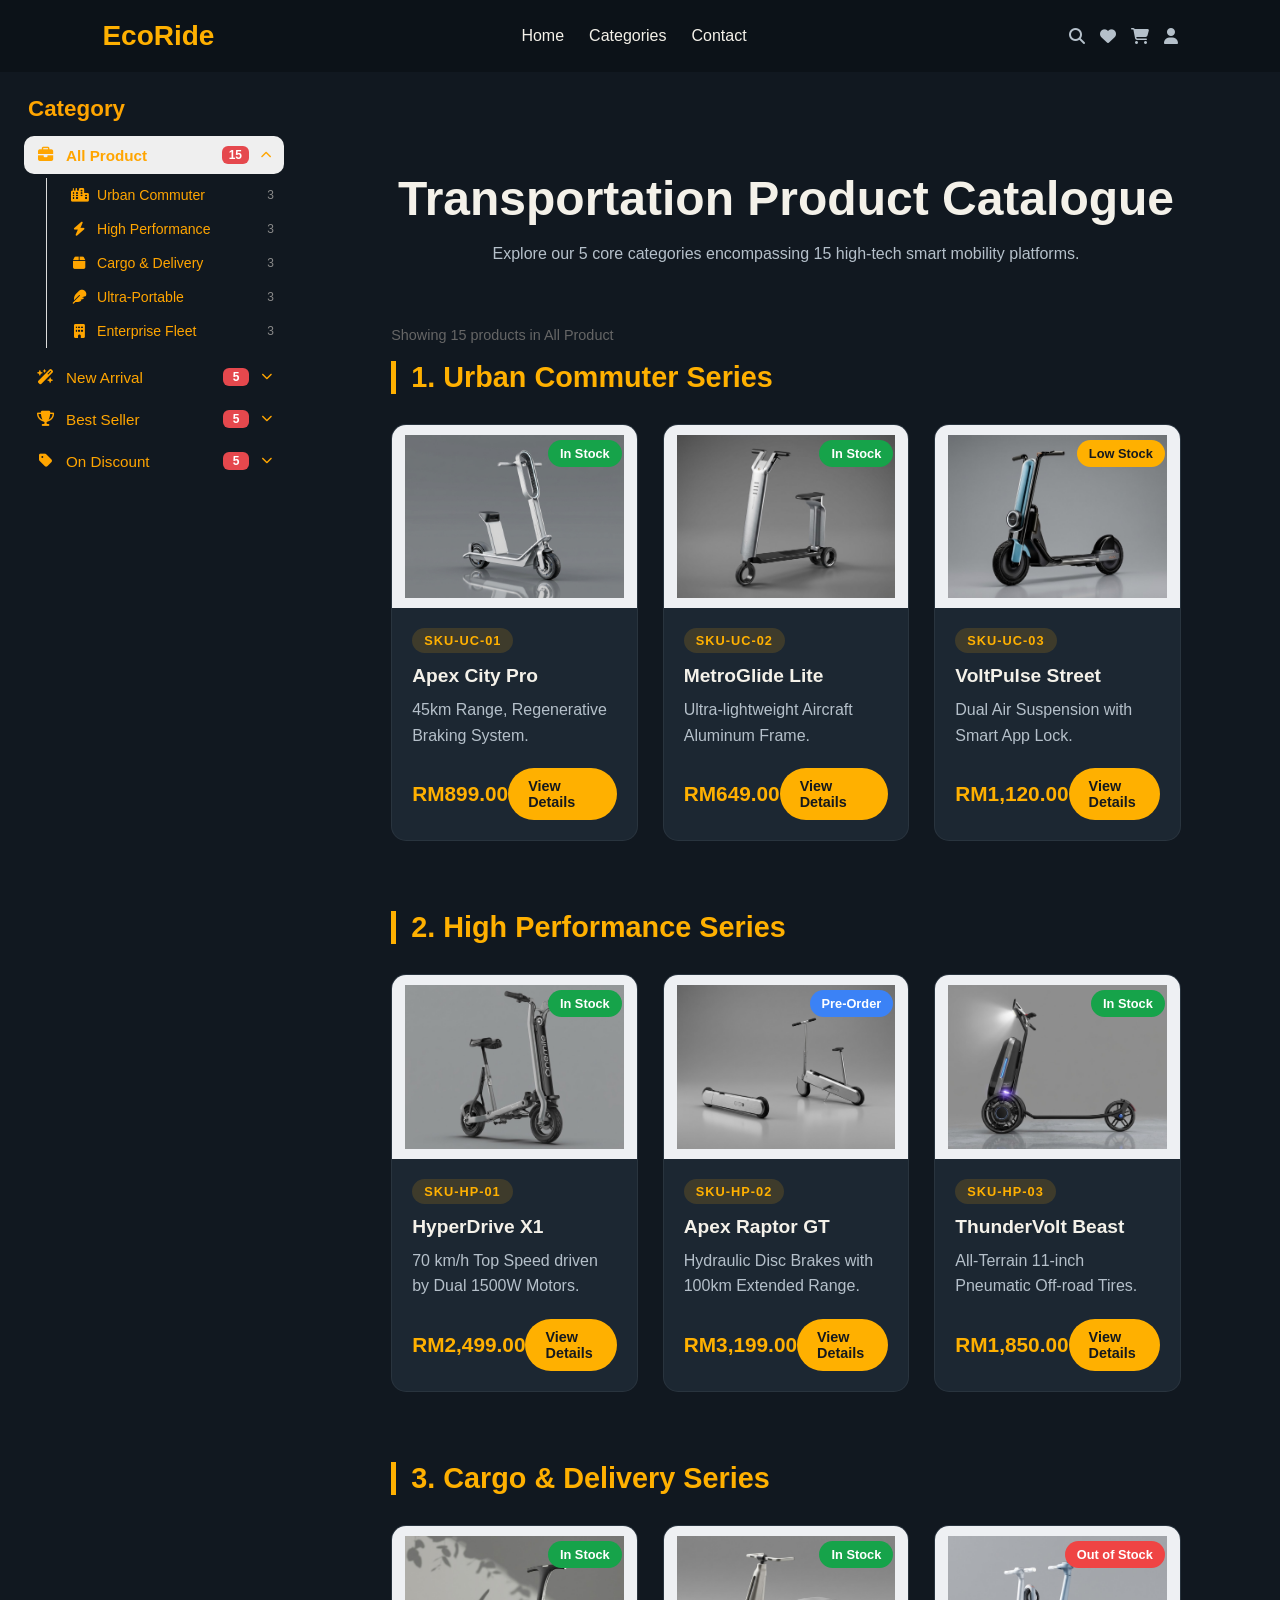
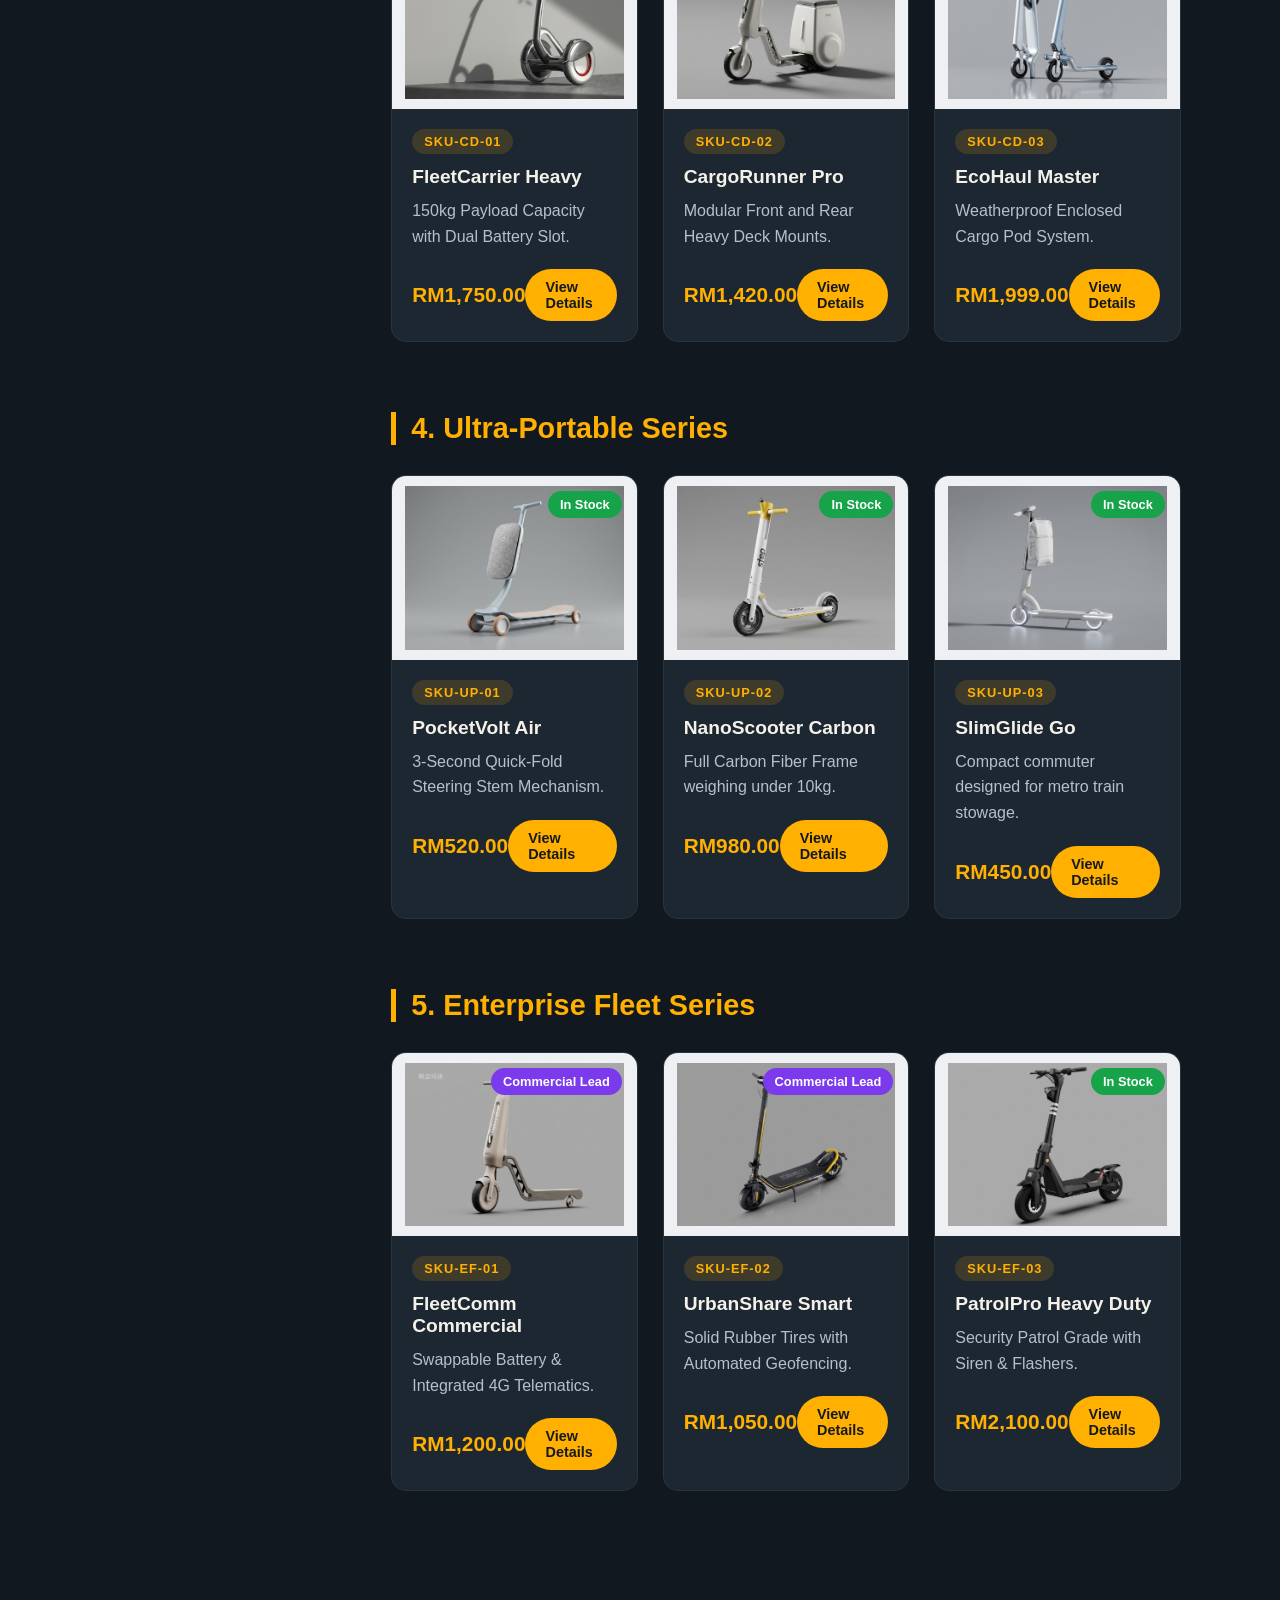
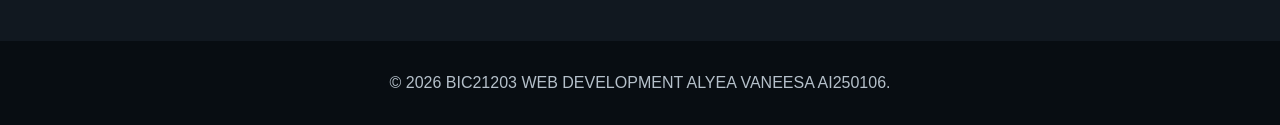
==== commit 153d4c2f: "Update categories.html" ====
--- a/categories.html
+++ b/categories.html
@@ -355,6 +355,6 @@
         </div>
     </footer>
     <script src="nav.js"></script>
-    <script src="sidebar.js"></script>
+    <script src="Sidebar.js"></script>
 </body>
-</html>+</html>
